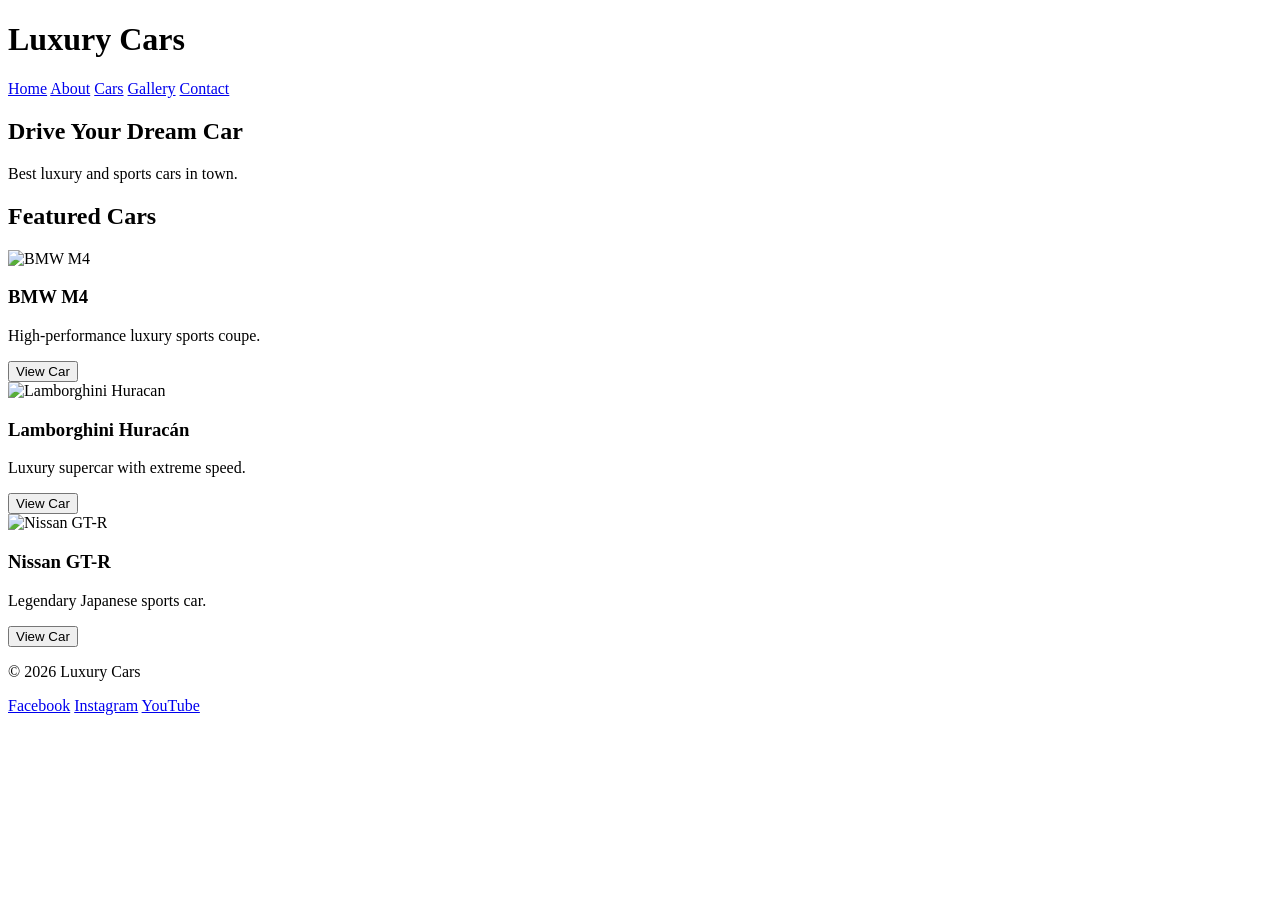
==== index.html @ c2b59797 "index" ====
<!DOCTYPE html>
<html lang="en">
<head>
    <meta charset="UTF-8">
    <meta name="viewport" content="width=device-width, initial-scale=1.0">
    <title>Luxury Cars</title>
    <link rel="stylesheet" href="css/style.css">
</head>
<body>

<header>
    <h1 class="logo">
    Luxury <span>Cars</span>
</h1>
    <nav>
        <a href="index.html">Home</a>
        <a href="about.html">About</a>
        <a href="products.html">Cars</a>
        <a href="gallery.html">Gallery</a>
        <a href="contact.html">Contact</a>
    </nav>
</header>

<section class="banner">
    <h2>Drive Your Dream Car</h2>
    <p>Best luxury and sports cars in town.</p>
</section>

<section class="content">
    <h2>Featured Cars</h2>


    <!-- HOME PAGE CARS -->

<div class="card-container">

    <div class="card">

        <img src="images/BMWm4.jpg" alt="BMW M4">

        <h3>BMW M4</h3>

        <p>High-performance luxury sports coupe.</p>

        <a href="https://www.bmw.com" target="_blank">
            <button>View Car</button>
        </a>

    </div>

    <div class="card">

        <img src="images/lambo.jpg" alt="Lamborghini Huracan">

        <h3>Lamborghini Huracán</h3>

        <p>Luxury supercar with extreme speed.</p>

        <a href="https://www.lamborghini.com" target="_blank">
            <button>View Car</button>
        </a>

    </div>

    <div class="card">

        <img src="images/nissan.jpg" alt="Nissan GT-R">

        <h3>Nissan GT-R</h3>

        <p>Legendary Japanese sports car.</p>

        <a href="https://www.nissanusa.com" target="_blank">
            <button>View Car</button>
        </a>

    </div>

</div>
</section>

<footer>
    <p>© 2026 Luxury Cars</p>

    <div class="socials">
        <a href="https://facebook.com">Facebook</a>
        <a href="https://instagram.com">Instagram</a>
        <a href="https://youtube.com">YouTube</a>
    </div>
</footer>

</body>
</html>
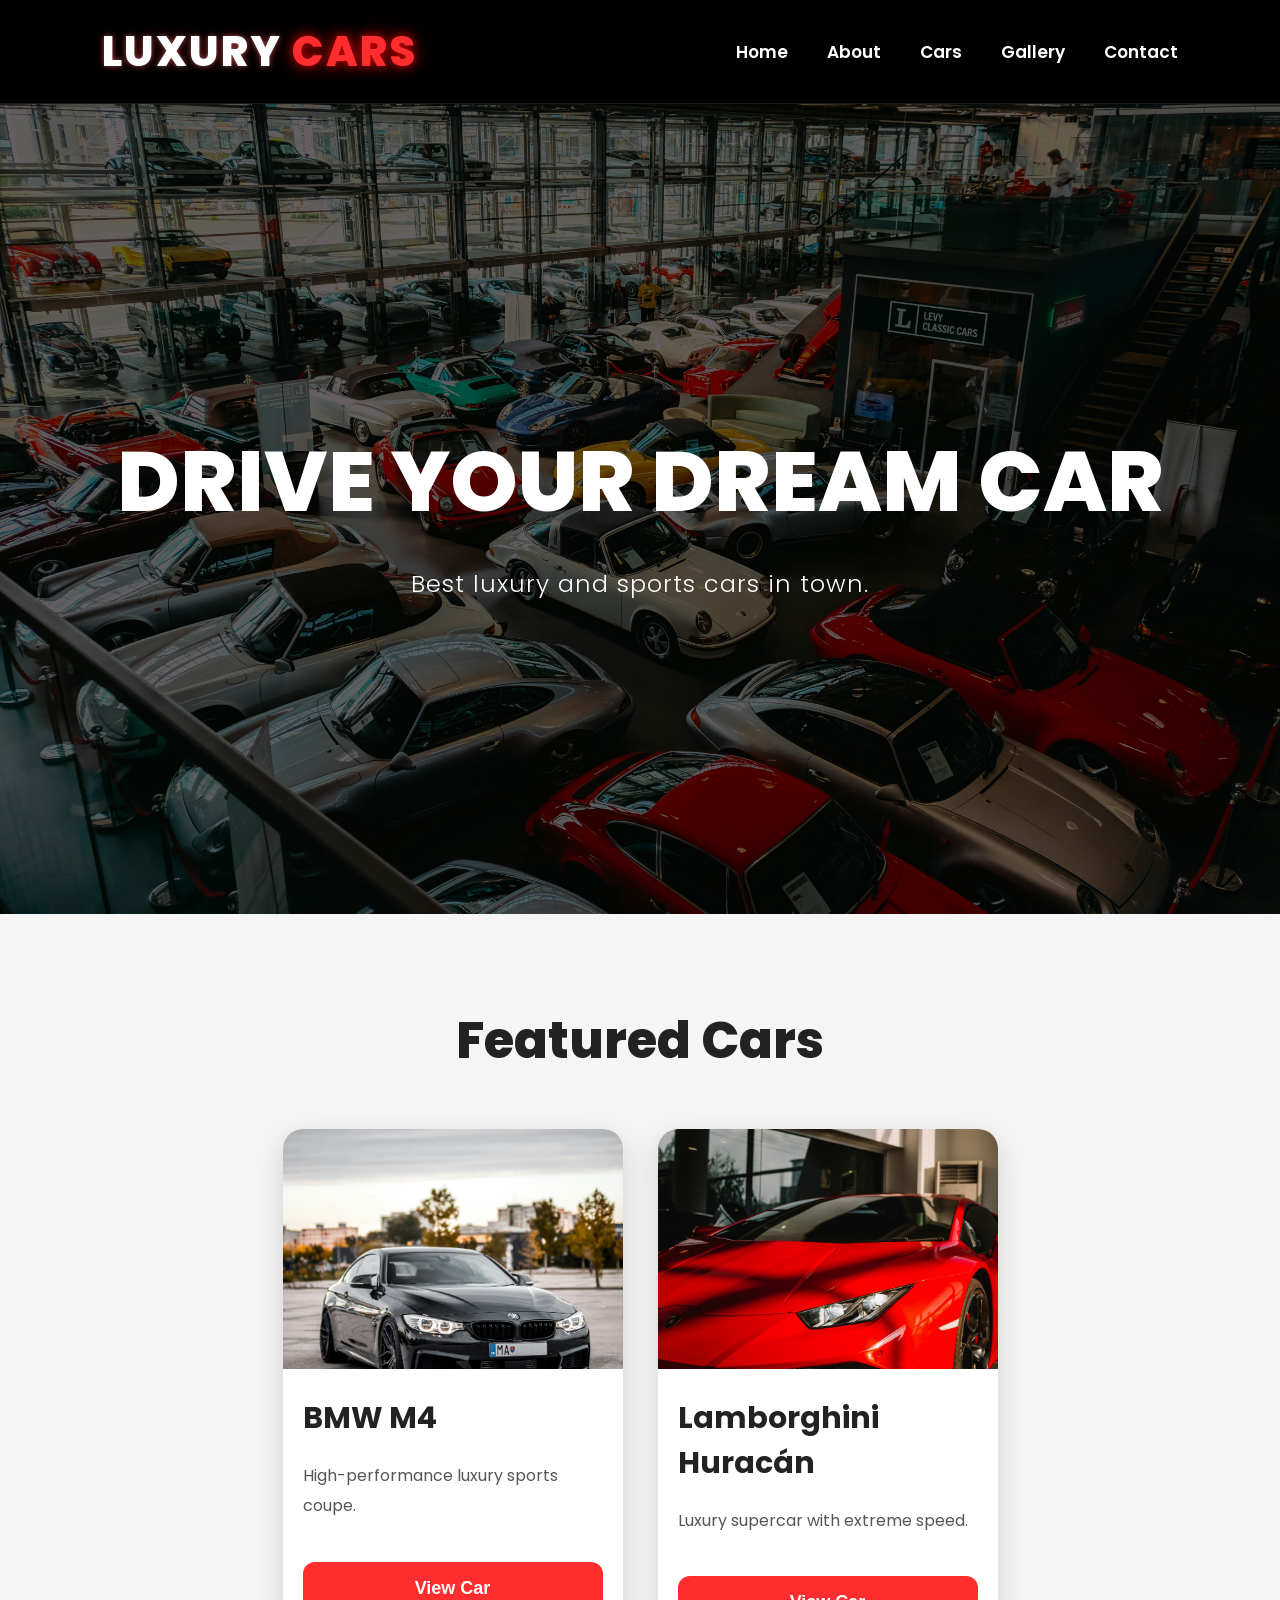
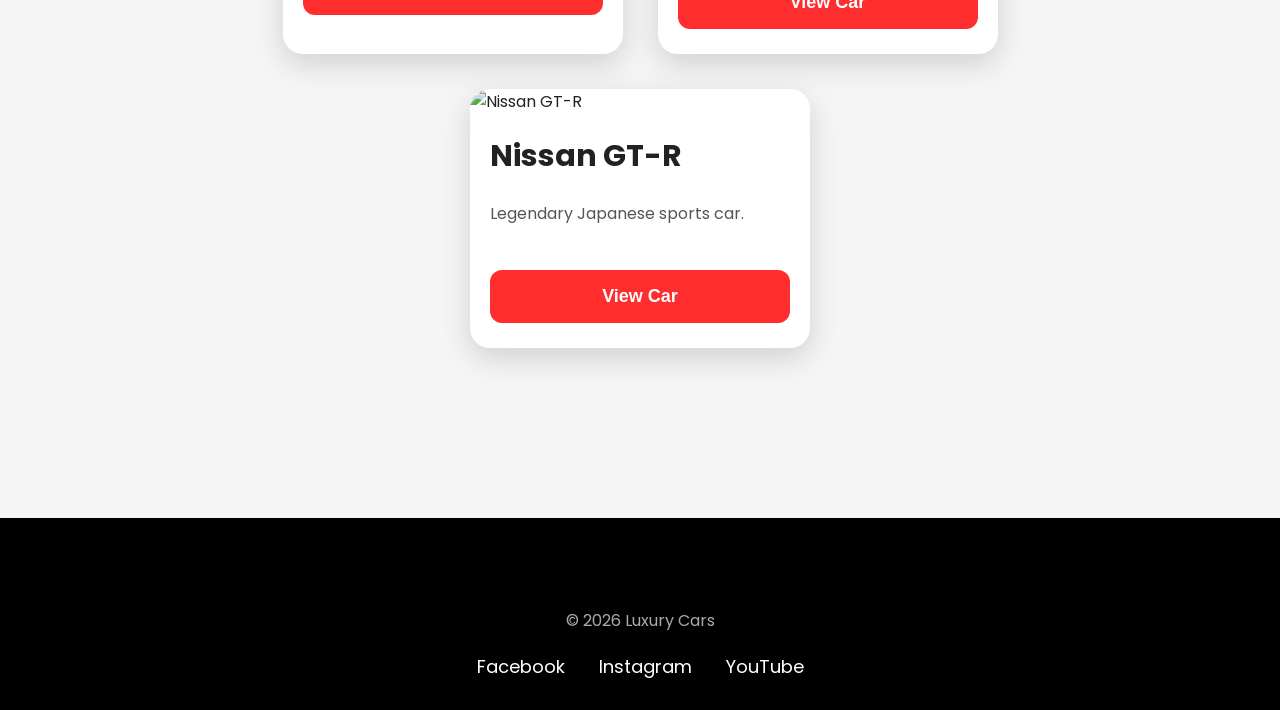
==== commit 14ea01be: "connecting to js file" ====
--- a/index.html
+++ b/index.html
@@ -6,6 +6,7 @@
     <title>Luxury Cars</title>
     <link rel="stylesheet" href="css/style.css">
 </head>
+<script src="js/script.js"></script>
 <body>
 
 <header>
--- a/css/style.css
+++ b/css/style.css
@@ -0,0 +1,432 @@
+@import url('https://fonts.googleapis.com/css2?family=Poppins:wght@300;400;500;600;700;800&display=swap');
+
+*{
+    margin:0;
+    padding:0;
+    box-sizing:border-box;
+}
+
+body{
+    font-family:'Poppins', sans-serif;
+    background:#f5f5f5;
+    color:#222;
+}
+
+header{
+    background:#000;
+    display:flex;
+    justify-content:space-between;
+    align-items:center;
+    padding:20px 8%;
+    position:sticky;
+    top:0;
+    z-index:1000;
+    border-bottom:1px solid rgba(255,255,255,0.1);
+}
+
+.logo{
+    font-size:42px;
+    font-weight:800;
+    color:white;
+    letter-spacing:2px;
+    text-transform:uppercase;
+
+    text-shadow:
+    0 0 5px rgba(255,255,255,0.3),
+    0 0 10px rgba(255,0,0,0.4);
+
+    transition:0.4s;
+}
+
+.logo span{
+    color:#ff2d2d;
+
+    text-shadow:
+    0 0 10px rgba(255,0,0,0.7),
+    0 0 20px rgba(255,0,0,0.5);
+}
+
+.logo:hover{
+    transform:scale(1.05);
+}
+
+nav a{
+    color:white;
+    text-decoration:none;
+    margin-left:35px;
+    font-size:17px;
+    font-weight:600;
+    position:relative;
+    transition:0.3s;
+}
+
+nav a:hover{
+    color:#ff2d2d;
+}
+
+nav a::after{
+    content:'';
+    position:absolute;
+    left:0;
+    bottom:-8px;
+    width:0%;
+    height:3px;
+    background:#ff2d2d;
+    transition:0.4s;
+}
+
+nav a:hover::after{
+    width:100%;
+}
+
+.banner{
+    height:90vh;
+    background:
+    linear-gradient(rgba(0,0,0,0.6), rgba(0,0,0,0.6)),
+    url('../images/banner.jpg');
+
+    background-size:cover;
+    background-position:center;
+
+    display:flex;
+    flex-direction:column;
+    justify-content:center;
+    align-items:center;
+    text-align:center;
+
+    color:white;
+}
+
+.banner h2{
+    font-size:85px;
+    font-weight:800;
+    margin-bottom:20px;
+    text-transform:uppercase;
+}
+
+.banner p{
+    font-size:24px;
+    font-weight:300;
+    letter-spacing:1px;
+}
+
+.content{
+    padding:90px 10%;
+}
+
+.content h2{
+    font-size:50px;
+    margin-bottom:30px;
+    text-align:center;
+    font-weight:800;
+}
+
+.content h2 span{
+    color:#ff2d2d;
+}
+
+.content p{
+    font-size:19px;
+    color:#555;
+    line-height:1.9;
+    margin-bottom:20px;
+}
+
+.card-container{
+    display:flex;
+    justify-content:center;
+    gap:35px;
+    flex-wrap:wrap;
+    margin-top:50px;
+}
+
+.card{
+    background:white;
+    width:340px;
+    border-radius:20px;
+    overflow:hidden;
+    box-shadow:0 10px 30px rgba(0,0,0,0.15);
+    transition:0.4s;
+}
+
+.card:hover{
+    transform:translateY(-12px);
+}
+
+.card img{
+    width:100%;
+    height:240px;
+    object-fit:cover;
+}
+
+.card h3{
+    padding:20px;
+    font-size:30px;
+    font-weight:700;
+}
+
+.card p{
+    padding:0 20px 20px;
+    font-size:16px;
+}
+
+.card h4{
+    font-size:28px;
+    color:#ff2d2d;
+    padding:0 20px 20px;
+    font-weight:700;
+}
+
+.card button{
+    margin:0 20px 25px;
+    width:calc(100% - 40px);
+}
+
+.about-image img{
+    width:100%;
+    max-width:500px;
+    height:400px;
+    object-fit:cover;
+
+    border-radius:20px;
+    box-shadow:0 10px 30px rgba(0,0,0,0.2);
+
+    display:block;
+    margin:auto;
+}
+
+table{
+    width:100%;
+    margin-top:40px;
+    border-collapse:collapse;
+    background:white;
+    box-shadow:0 10px 25px rgba(0,0,0,0.1);
+    border-radius:12px;
+    overflow:hidden;
+}
+
+th{
+    background:#111;
+    color:white;
+    padding:18px;
+    font-size:18px;
+}
+
+td{
+    padding:16px;
+    border-bottom:1px solid #ddd;
+    text-align:center;
+}
+
+tr:hover{
+    background:#f5f5f5;
+}
+
+.gallery-section{
+    padding:80px 10%;
+    text-align:center;
+}
+
+.gallery-section h2{
+    font-size:60px;
+    margin-bottom:15px;
+}
+
+.gallery-section span{
+    color:#ff2d2d;
+}
+
+.gallery-text{
+    color:#666;
+    font-size:20px;
+    margin-bottom:50px;
+}
+
+.gallery-container{
+    display:grid;
+    grid-template-columns:repeat(3, 1fr);
+    gap:30px;
+}
+
+.gallery-card{
+    position:relative;
+    overflow:hidden;
+    border-radius:20px;
+    box-shadow:0 10px 30px rgba(0,0,0,0.15);
+    text-decoration:none;
+    color:white;
+}
+
+.gallery-card img{
+    width:100%;
+    height:350px;
+    object-fit:cover;
+    transition:0.5s;
+}
+
+.gallery-overlay{
+    position:absolute;
+    bottom:0;
+    left:0;
+    width:100%;
+    padding:25px;
+
+    background:
+    linear-gradient(to top, rgba(0,0,0,0.8), transparent);
+
+    color:white;
+
+    opacity:0;
+    transition:0.5s;
+}
+
+.gallery-overlay h3{
+    font-size:32px;
+}
+
+.gallery-card:hover img{
+    transform:scale(1.1);
+}
+
+.gallery-card:hover .gallery-overlay{
+    opacity:1;
+}
+
+form{
+    max-width:750px;
+    margin:auto;
+    background:white;
+    padding:50px;
+    border-radius:20px;
+    box-shadow:0 10px 30px rgba(0,0,0,0.1);
+}
+
+form input,
+form textarea{
+    width:100%;
+    padding:18px;
+    margin-bottom:25px;
+
+    border:1px solid #ddd;
+    border-radius:12px;
+
+    font-size:16px;
+    font-family:'Poppins', sans-serif;
+}
+
+form textarea{
+    height:180px;
+    resize:none;
+}
+
+button{
+    background:#ff2d2d;
+    color:white;
+    border:none;
+
+    padding:16px 35px;
+
+    border-radius:12px;
+
+    font-size:18px;
+    font-weight:600;
+
+    cursor:pointer;
+    transition:0.4s;
+}
+
+button:hover{
+    background:#d60000;
+    transform:translateY(-3px);
+}
+
+iframe{
+    width:100%;
+    border:none;
+    border-radius:20px;
+    margin-top:40px;
+    box-shadow:0 10px 25px rgba(0,0,0,0.15);
+}
+
+footer{
+    background:#000;
+    color:white;
+    padding:60px 10% 30px;
+    margin-top:80px;
+}
+
+footer p{
+    text-align:center;
+    margin-top:30px;
+    color:#aaa;
+}
+
+.socials{
+    text-align:center;
+    margin-top:20px;
+}
+
+.socials a{
+    color:white;
+    text-decoration:none;
+    margin:0 15px;
+    font-size:18px;
+    transition:0.3s;
+}
+
+.socials a:hover{
+    color:#ff2d2d;
+}
+
+@media(max-width:1000px){
+
+    .gallery-container{
+        grid-template-columns:repeat(2, 1fr);
+    }
+
+}
+
+@media(max-width:768px){
+
+    header{
+        flex-direction:column;
+        padding:20px;
+    }
+
+    nav{
+        margin-top:20px;
+    }
+
+    nav a{
+        margin:10px;
+        display:inline-block;
+    }
+
+    .banner h2{
+        font-size:50px;
+    }
+
+    .banner p{
+        font-size:18px;
+    }
+
+    .content h2{
+        font-size:38px;
+    }
+
+    .card{
+        width:100%;
+    }
+
+    form{
+        padding:30px;
+    }
+}
+
+@media(max-width:700px){
+
+    .gallery-container{
+        grid-template-columns:1fr;
+    }
+
+}
